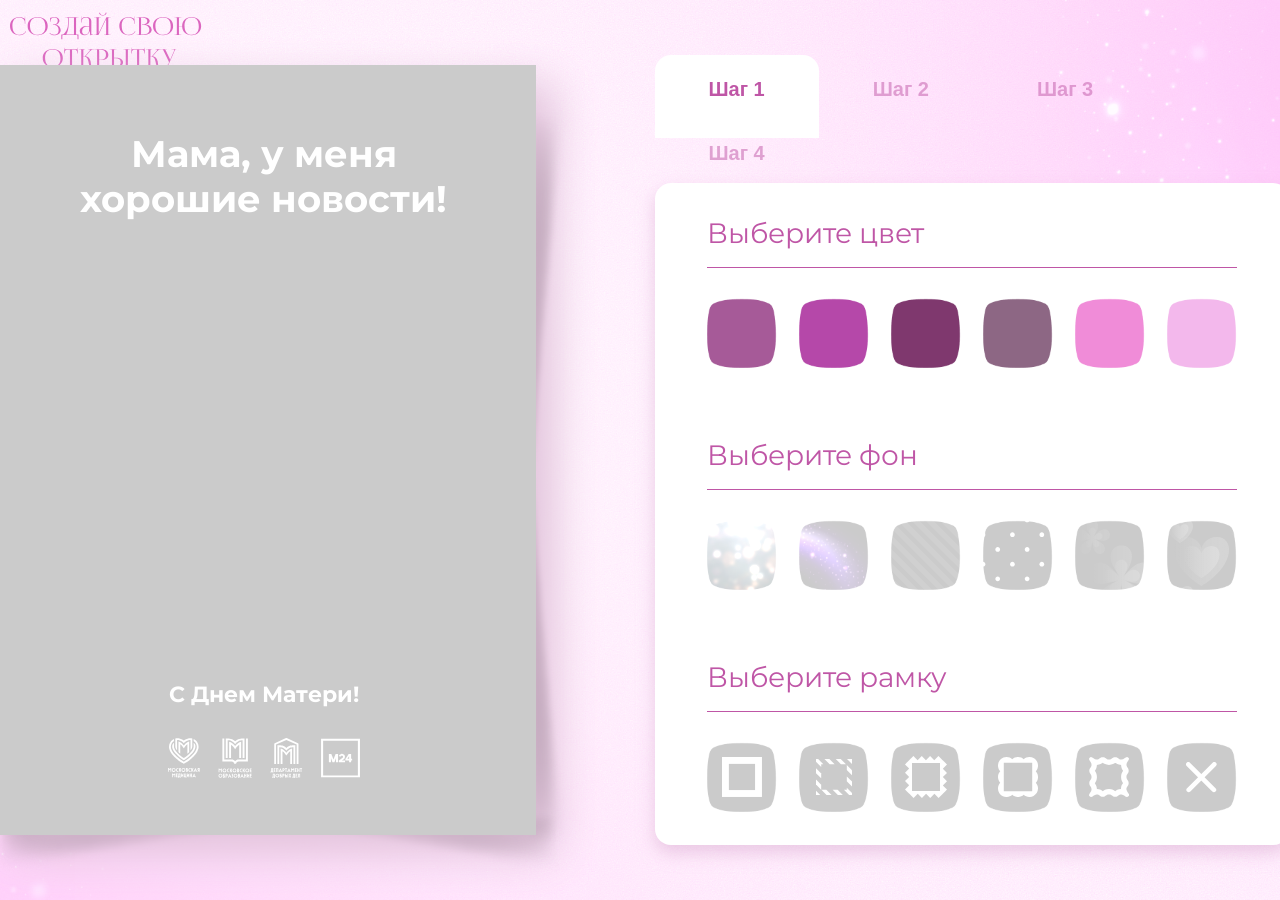
==== postcard.html @ ef2ddbeb "t" ====
<!doctype html>
<html lang="en">

<head>
  <meta charset="UTF-8" />
  <link rel="icon" type="image/png" sizes="32x32" href="/favicon-32x32.png">
  <link rel="icon" type="image/png" sizes="16x16" href="/favicon-16x16.png">
  <link rel="icon" type="image/x-icon" href="/favicon.ico">
  
  <link rel="apple-touch-icon" sizes="180x180" href="/apple-touch-icon.png">
  
  <link rel="icon" type="image/png" sizes="192x192" href="/android-chrome-192x192.png">
  <link rel="icon" type="image/png" sizes="512x512" href="/android-chrome-512x512.png">
  
  <!-- Web App Manifest (опционально) -->
  <link rel="manifest" href="/site.webmanifest">
  <title>Создай свою открытку</title>
  <link rel="preconnect" href="https://fonts.googleapis.com">
  <link rel="preconnect" href="https://fonts.gstatic.com" crossorigin>
  <link
    href="https://fonts.googleapis.com/css2?family=Montserrat:wght@300;400;700&family=Cera+Round+Pro:wght@400;700&display=swap"
    rel="stylesheet">
  <meta charset="UTF-8">
  <meta name="viewport" content="width=device-width, initial-scale=1.0">
  <script type="module" crossorigin src="/assets/postcard-BHAltz9Z.js"></script>
  <link rel="modulepreload" crossorigin href="/assets/CreatePostcard-BnUpNPG0.js">
  <link rel="stylesheet" crossorigin href="/assets/CreatePostcard-ee1hOYM9.css">
</head>

<body>
  <div id="app"></div>
</body>

</html>
---- assets/CreatePostcard-ee1hOYM9.css ----
@charset "UTF-8";html{overflow:hidden}@font-face{font-family:Kudry;src:url(/fonts/kudry_weird-headline.woff2) format("woff2"),url(/fonts/Kudry_Weird-Headline.woff) format("woff");font-weight:400;font-style:normal}@font-face{font-family:Lighthaus;src:url(/fonts/lighthaus.ttf) format("truetype"),url(/fonts/lighthaus.woff) format("woff"),url(/fonts/lighthaus.woff2) format("woff2");font-weight:400;font-style:normal}@font-face{font-family:Disruptors Script;src:url(/fonts/Disruptors_Script.otf) format("opentype"),url(/fonts/Disruptors_Script.woff) format("woff"),url(/fonts/Disruptors_Script.woff2) format("woff2");font-weight:400;font-style:normal}@font-face{font-family:Cera Round Pro;src:url(/fonts/CeraRoundProDEMO-Bold.otf) format("opentype"),url(/fonts/CeraRoundProDEMO-Bold.woff) format("woff"),url(/fonts/CeraRoundProDEMO-Bold.woff2) format("woff2");font-weight:700;font-style:normal}*{box-sizing:content-box;outline:none}body{background:#fdebf8;font-family:Montserrat,sans-serif;font-weight:400;margin:0;overflow:hidden}.container-wrap{background:url(/common/background2.png);background-repeat:no-repeat;width:100%;height:var(--app-height);background-size:cover;overflow:auto;background-position:right}.container{display:flex;align-items:center;justify-content:center;gap:119px;height:100%;overflow:hidden;min-height:fit-content}@media(max-width:768px){.container{padding-top:40px}}.container .badge{position:absolute;top:80px;left:120px}@media(max-width:1900px){.container .badge{top:10px;left:10px}}@media(max-width:768px){.container .badge img{width:94px}.container .badge{top:0;left:0;right:0;position:relative;margin-inline:auto}}.postacrd-wrap{position:relative}.postacrd-wrap:after{background:url(/common/shadow-right.png);background-repeat:no-repeat;content:" ";display:block;height:calc(100% + 82px);width:130px;mix-blend-mode:Multiply;position:absolute;z-index:1;background-size:contain;right:-77px;top:-13px}@media(max-width:768px){.postacrd-wrap:after{height:calc(100% + 30px);width:60px;top:-5px;right:-37px}}.postacrd-wrap:before{background:url(/common/shadow-bottom.png);background-repeat:no-repeat;content:" ";display:block;width:calc(100% + 109px);height:190px;mix-blend-mode:Multiply;position:absolute;z-index:1;background-size:contain;right:-68px;bottom:-104px}@media(max-width:768px){.postacrd-wrap:before{width:calc(100% + 45px);height:88px;right:-25px;bottom:-52px}}.postcard{box-shadow:18.9px 18.32px 41.67px #e1c2da;width:544px;height:770px;opacity:1;display:flex;flex-direction:column;text-align:center;z-index:2}.postcard .background{display:flex;flex-direction:column;width:100%;height:100%;position:absolute;background-size:contain}@media(max-width:768px){.postcard{width:282px;height:398px;margin-top:0}}.postcard .postcard-header{font-size:37px;text-align:center;margin:66px 20px 20px}@media(max-width:768px){.postcard .postcard-header{font-size:17.5px!important;line-height:100%!important;margin:28px}.postcard .postcard-header.Disruptors{font-size:36.5px!important;line-height:23px!important}}.postcard .postcard-phrase{font-weight:300;font-size:21.16px;line-height:100%;letter-spacing:0%;text-align:center;margin-inline:100px;margin-bottom:10px}@media(max-width:768px){.postcard .postcard-phrase{margin-inline:30px;font-size:10px;line-height:100%}}.postcard .sub-text{margin-top:auto;font-weight:700;font-style:bold;font-size:22px;line-height:100%;color:#fff;margin-bottom:32px}@media(max-width:768px){.postcard .sub-text{font-size:10px;margin-bottom:10px;line-height:100%}}.postcard .icons{margin-bottom:52px}@media(max-width:768px){.postcard .icons{width:91px;margin-bottom:20px}}.tabs{z-index:2}@media(max-width:768px){.tabs{display:flex;justify-content:center}}.tabs .tab-btn{background:transparent;border:none;cursor:pointer;padding:23px 54px 37px;font-size:20px;font-weight:700;border-top-right-radius:16px;border-top-left-radius:16px;color:#bf56a680;margin-bottom:-19px;z-index:2}.tabs .tab-btn:hover{color:#bf56a6}.tabs .tab-btn.active{background:#fff;color:#bf56a6}@media(max-width:768px){.tabs .tab-btn{font-size:12px;padding:15px 24px 24px;margin-bottom:-9px;border-top-right-radius:10px;border-top-left-radius:10px}}.step-one-section{display:flex;gap:70px;flex-direction:column}.step-two-desktop{display:flex;gap:55px;flex-direction:column}h3{color:#bf56a6;font-size:28px;font-weight:400;border-bottom:1px solid #BF56A6;margin:0;padding-bottom:17px}@media(max-width:768px){h3{font-size:16px}}.step-one-block{display:flex;gap:45px;flex-direction:column}@media(max-width:768px){.step-one-block{gap:25px}}.step-three-block{display:flex;gap:45px;flex-direction:column}@media(max-width:768px){.step-three-block{gap:25px}}.step-three-desktop{display:flex;gap:70px;flex-direction:column}@media(max-width:768px){.step-three-desktop{gap:25px}}.palette{display:flex;gap:22px;justify-content:center}.palette button{width:70px;height:70px;border-radius:16px;border:none;cursor:pointer;outline:none;transition:.14s;display:flex;align-items:center;justify-content:center;padding:0;background:none;position:relative}.palette button:after{content:" ";background-image:url(/common/select.png);width:83px;height:83px;position:absolute;background-size:contain}.palette button.active:after,.palette button:hover:after{content:" ";background-image:url(/common/select-active.png);width:115px;height:115px;position:absolute;left:-22px;top:-15px;background-size:contain}.palette button.select-white:after{content:" ";background-image:url(/common/select-white.png);width:69px;height:69px;position:absolute;background-position:center;background-repeat:no-repeat;background-size:contain}.palette button.select-white.active:after,.palette button.select-white:hover:after{content:" ";background-image:url(/common/select-white-active.png);width:115px;height:115px;position:absolute;left:-22px;top:-15px;background-size:contain}.step-two-block{display:flex;flex-direction:column;gap:30px}.bg-btn,.frame-btn{background:#f4eefb;border-radius:8px}.fonts{display:flex;gap:12px;margin-bottom:16px}.fonts button{padding:7px 14px;border-radius:7px;border:1.5px solid #ecc2ef;background:#f9f2fb;cursor:pointer;font-size:1rem}.fonts button.active{border-color:#b83e8f;background:#efd2fa}.elements{display:flex;flex-wrap:wrap;justify-content:center;gap:12px}@media(max-width:650px){.elements{gap:5px}}.elements button{border:none;padding:0;background:#fff;cursor:pointer;display:flex;align-items:center;justify-content:center;max-width:158px;position:relative}@media(max-width:650px){.elements button{width:60px}}.elements button img{width:100%;z-index:2}.elements button:before{content:"";position:absolute;inset:0;background:url(/common/shadow-element.png) no-repeat center center;background-size:cover;z-index:1;opacity:0;transition:opacity .3s ease;pointer-events:none;border-radius:inherit}.elements button:hover:before{opacity:1}.elements button.active:before{opacity:1}.element-image{margin-top:auto;margin-bottom:7px;z-index:100;max-height:322px;width:max-content;height:100%;width:100%;background-size:contain;background-position:center;padding-inline:20px;box-sizing:border-box;background-repeat:no-repeat}@media(max-width:768px){.element-image{max-height:158px}}.stub{padding:38px 0;text-align:center;color:#b1a;font-size:1.12rem}.radio{margin-right:15px}select{padding:5px 14px;border-radius:8px;border:1.5px solid #ecc4e9;background:#f9f2fb;min-width:210px;font-size:1rem;margin-bottom:10px}.tab-content-wrapper{position:relative;display:flex;flex-direction:column}.tab-content{box-shadow:0 7.93px 16.58px #d8a8cd87;padding:33px 52px;background:#fff;border-radius:16px}@media(max-width:768px){.tab-content{border-radius:8px 8px 0 0/8px 8px 0px 0px;padding:26px 52px;min-height:192px}}.carousel-nav__arrow{width:44px;height:44px;border:none;cursor:pointer;background:transparent;display:flex;align-items:center;justify-content:center;transition:.2s;padding:0;flex-shrink:0}.carousel-nav__arrow svg{transition:.2s}.carousel-nav__arrow--next{position:absolute;right:6px;top:calc(60% - 22px)}.carousel-nav__arrow--prev{position:absolute;left:8px;top:calc(60% - 22px)}.settings{display:flex;flex-direction:column-reverse;width:100%;max-width:774px}.step-one-desktop{gap:70px;display:flex;flex-direction:column}@media(max-width:650px){.container{flex-direction:column;gap:12px;height:auto;min-height:100vh}.postcard{width:257px;max-width:257px;height:auto;aspect-ratio:544/770;height:364px}.settings{width:100%;display:flex;margin-top:auto}.tab-content-wrapper{display:flex;flex-direction:column}.carousel-nav{display:flex}.step-section{gap:0;flex-direction:column}.step-one-desktop{display:none}.step-one-mobile{display:block}}@media(min-width:651px){.step-one-mobile,.carousel-nav{display:none}}@media(min-width:651px){.step-two-mobile,.step-four-mobile,.step-three-mobile{display:none}}@media(max-width:650px){.step-three-desktop{display:none}.step-three-mobile{display:block}}.step-four-block{display:flex;flex-direction:column;gap:60px}@media(max-width:650px){.step-four-block{gap:29px}}.CustomSvgShape{cursor:pointer}.CustomSvgShape:hover{opacity:.8}.CustomSvgShape-active{margin-top:-10px;margin-left:-10px;margin-right:-10px}.share{gap:8px;display:flex;align-items:center;justify-content:center;padding:11px 15px;background:#ffd9f880;transition:background-color .3s ease;color:#bf56a680;border-radius:114px}.share.share--active{background-color:#a65a98;box-shadow:0 7.89px 15.79px #99529173;color:#fff}.share.share--active:hover{background-color:#a65a98}.share.share--active path{stroke:#fff}.share{cursor:pointer}.share:hover{background:#ffd9f8cc}.share-list{display:flex;gap:17px;justify-content:center}.step-four-desktop{display:flex;gap:70px;flex-direction:column}@media(max-width:650px){.step-two-desktop,.step-four-desktop{display:none}.step-two-mobile,.step-four-mobile{display:block}.step-two-block{margin-bottom:0}.fonts{display:flex;flex-direction:column;gap:10px}.fonts button{width:100%;padding:10px}.palette--mobile{display:flex;flex-wrap:wrap;gap:16px;max-width:200px;margin-left:auto;margin-right:auto;justify-content:center}.palette--mobile button{width:54px;height:54px}.palette--mobile button:after{content:" ";background-image:url(/common/select-mobile.png);width:60px;height:60px;position:absolute;background-repeat:no-repeat}.palette--mobile button.active:after,.palette--mobile button:hover:after{content:" ";background-image:url(/common/select-mobile-active.png);width:90px;height:90px;position:absolute;left:-18px;top:-12px;background-position:center;background-size:cover}.palette--mobile button.select-white:after{content:" ";background-image:url(/common/select-white.png);width:51px;height:51px;position:absolute;background-position:center;background-repeat:no-repeat}.palette--mobile button.select-white.active:after,.palette--mobile button.select-white:hover:after{content:" ";background-image:url(/common/select-white-active.png);width:85px;height:85px;position:absolute;left:-16px;top:-10px}}.palette-element-style img{width:auto;height:auto;max-width:80px;max-height:52px}@media(max-width:650px){.palette-element-style img{width:auto;height:auto;max-width:60px;max-height:39px}}.palette-icon-button{position:relative;transition:background-image .25s ease}.palette-icon-button{position:relative;background-size:contain;background-repeat:no-repeat;background-position:center;transition:background-image .25s ease}.palette-icon-button:hover,.palette-icon-button.active{background-image:url(./elements/preview-active.png);background-size:cover}.palette-icon-img{transition:opacity .25s ease;position:relative;z-index:1}.glow-button{font-family:Montserrat;font-weight:700;font-size:21.28px;line-height:100%;display:flex;align-items:center;justify-content:center;gap:14px;color:#fff;padding:32px 40px;border-radius:91.17px;border:none;outline:none;cursor:pointer;background:radial-gradient(61.54% 61.54% at 50% 50%,#e386cd,#aa5696);margin-left:auto;margin-right:auto;text-decoration:none}.glow-button.download-button{padding:28px 97px}@media(max-width:650px){.glow-button.download-button{padding:19px 43px;margin-bottom:20px}}.glow-button{box-shadow:0 6.03px 18.08px -12.06px #ffffff40 inset,0 -18.08px 24.11px #ffffff40 inset,0 0 9.04px #fff inset,0 27.13px 39.18px -12.06px #de24b136,0 6.03px 12.06px -6.03px #c066aa1f,0 1.51px 3.01px -6.03px #b560a114;transition:transform .3s ease,background .3s ease,box-shadow .4s ease}@media(max-width:768px){.glow-button{font-size:14px;padding:18px 19px}}.glow-button:hover{transform:translateY(-2px);background:radial-gradient(61.54% 61.54% at 50% 50%,#f19bd7,#c06faf);box-shadow:0 0 20px #e386cd99,0 0 35px #e386cd66,0 6px 15px #00000040,0 6.03px 18.08px -12.06px #ffffff40 inset,0 -18.08px 24.11px #ffffff40 inset,0 0 9.04px #fff inset,0 27.13px 39.18px -12.06px #de24b136,0 6.03px 12.06px -6.03px #c066aa1f,0 1.51px 3.01px -6.03px #b560a114}.glow-button:active{transform:translateY(0);box-shadow:0 0 15px #e386cd80,0 0 25px #e386cd4d,0 4px 10px #00000040,0 6.03px 18.08px -12.06px #ffffff40 inset,0 -18.08px 24.11px #ffffff40 inset,0 0 9.04px #fff inset,0 27.13px 39.18px -12.06px #de24b136,0 6.03px 12.06px -6.03px #c066aa1f,0 1.51px 3.01px -6.03px #b560a114}.radio-group{display:flex;gap:30px;align-items:center;flex-wrap:wrap;justify-content:center}@media(max-width:650px){.radio-group.fonts-group{gap:13px}}.radio-group.fonts-group .radio-button{min-width:105px;flex:1}@media(max-width:650px){.radio-group.fonts-group .radio-button{min-width:70px}}@media(max-width:650px){.radio-group.formats{gap:13px}}.radio-group.formats .radio-button{min-width:105px;flex:1}@media(max-width:650px){.radio-group.formats .radio-button{min-width:30px}}.radio-group .radio-button{height:40px;display:flex;justify-content:center;align-items:center;cursor:pointer;position:relative;padding:0 16px;border-radius:16px;background-color:#ffd9f880;transition:all .3s ease;width:100%;max-width:212px}.radio-group .radio-button .radio-input{position:absolute;opacity:0;cursor:pointer;width:0;height:0}.radio-group .radio-button .radio-label{color:#bf56a6;font-weight:500;font-size:14px;-webkit-user-select:none;user-select:none;transition:color .3s ease;font-family:Montserrat;font-weight:700;font-style:Bold;font-size:20px;line-height:1.2;text-align:center}.radio-group .radio-button:hover{background-color:#ffd9f8cc}.radio-group .radio-button.active{background-color:#a65a98;box-shadow:0 7.89px 15.79px #99529173}.radio-group .radio-button.active .radio-label{color:#fff}.message-slider{position:relative;width:auto;height:40px;border-radius:16px;background:#ffd9f880;display:flex;align-items:center;justify-content:flex-start;font-size:15px;font-weight:700;color:#bf56a6;padding-left:32px;padding-right:18px}.message-slider .arrow-button{position:absolute;background:none;border:none;cursor:pointer;padding:0;display:flex;align-items:center}.message-slider .arrow-button:focus{outline:none}.message-slider .arrow-left{left:12px}.message-slider .arrow-left svg{transform:scaleX(-1)}.message-slider .arrow-right{right:12px}.message-slider .message-select{-webkit-appearance:none;-moz-appearance:none;appearance:none;width:100%;font-weight:700;font-size:15px;color:#bf56a6;background:transparent;border:none;cursor:pointer;padding-right:24px;margin-bottom:0;padding-left:0}.message-slider .message-select::-ms-expand{display:none}.message-slider .messages-container-select{flex:1;display:flex;align-items:center;justify-content:space-between;cursor:pointer;-webkit-user-select:none;user-select:none;padding:0 12px;border-radius:16px;background:transparent;height:40px;box-sizing:border-box}.message-slider .messages-container-select .selected-message{white-space:nowrap;overflow:hidden;text-overflow:ellipsis;flex-grow:1;color:#bf56a6}.message-slider .messages-container-select svg{margin-left:8px;transition:transform .3s ease}.message-slider .message-options{position:absolute;top:48px;left:32px;right:18px;max-height:200px;overflow-y:auto;border-radius:12px;background:#ffd9f8f2;box-shadow:0 4px 12px #0000001a;z-index:10}.message-slider .message-options .message-option{padding:8px 12px;cursor:pointer;white-space:nowrap}.message-slider .message-options .message-option:hover,.message-slider .message-options .message-option.active{background-color:#bf56a6;color:#fff}@media(max-width:600px){.message-slider{padding-left:32px;padding-right:18px}.message-slider .arrow-button{display:flex}.message-slider .message-options{left:16px;right:16px;max-height:150px}}@media(max-width:650px){.message-slider-wrap{margin-top:32px}}
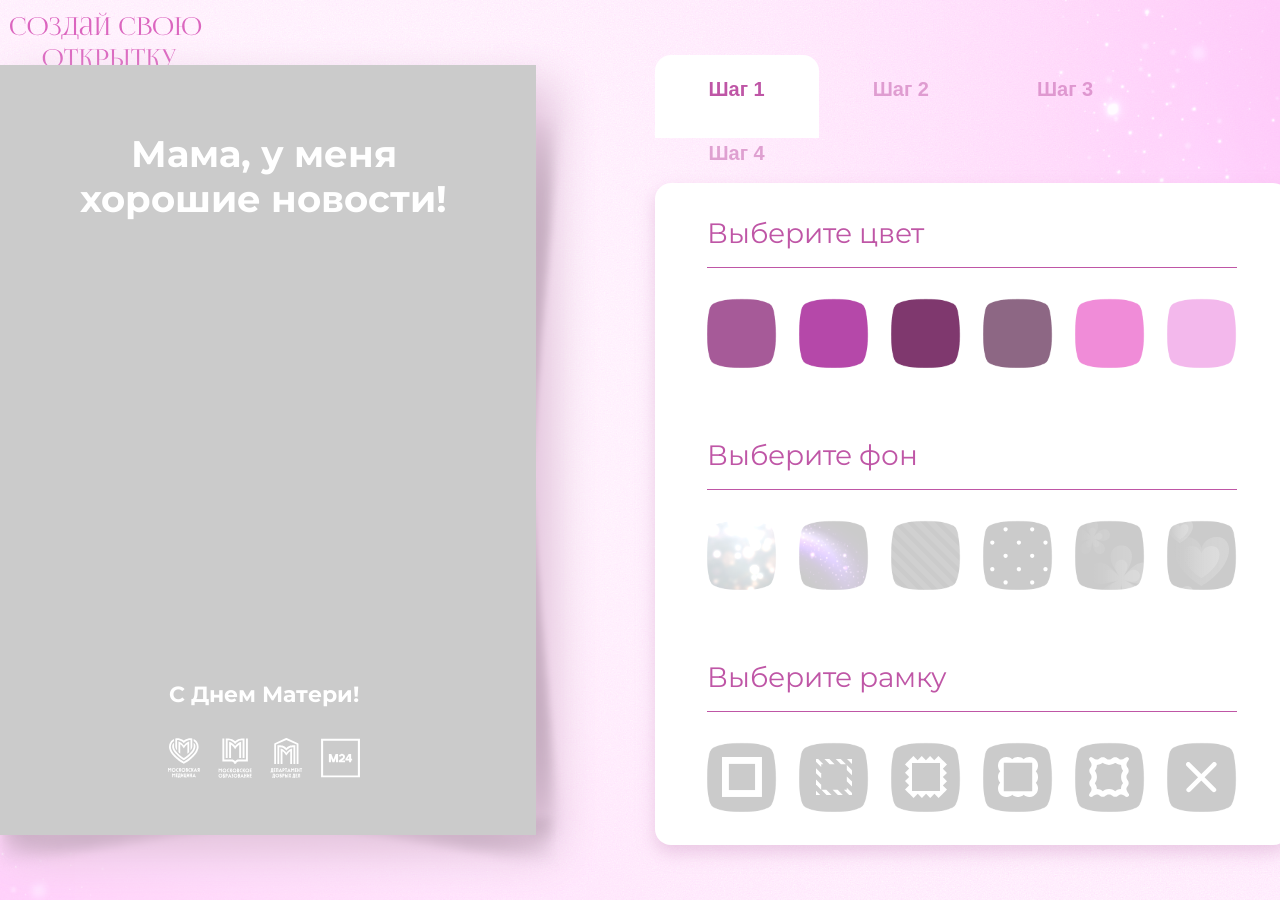
==== commit f57f3fb8: "t" ====
--- a/postcard.html
+++ b/postcard.html
@@ -3,17 +3,17 @@
 
 <head>
   <meta charset="UTF-8" />
-  <link rel="icon" type="image/png" sizes="32x32" href="/favicon-32x32.png">
-  <link rel="icon" type="image/png" sizes="16x16" href="/favicon-16x16.png">
-  <link rel="icon" type="image/x-icon" href="/favicon.ico">
+  <link rel="icon" type="image/png" sizes="32x32" href="./favicon-32x32.png">
+  <link rel="icon" type="image/png" sizes="16x16" href="./favicon-16x16.png">
+  <link rel="icon" type="image/x-icon" href="./favicon.ico">
   
-  <link rel="apple-touch-icon" sizes="180x180" href="/apple-touch-icon.png">
+  <link rel="apple-touch-icon" sizes="180x180" href="./apple-touch-icon.png">
   
-  <link rel="icon" type="image/png" sizes="192x192" href="/android-chrome-192x192.png">
-  <link rel="icon" type="image/png" sizes="512x512" href="/android-chrome-512x512.png">
+  <link rel="icon" type="image/png" sizes="192x192" href="./android-chrome-192x192.png">
+  <link rel="icon" type="image/png" sizes="512x512" href="./android-chrome-512x512.png">
   
   <!-- Web App Manifest (опционально) -->
-  <link rel="manifest" href="/site.webmanifest">
+  <link rel="manifest" href="./site.webmanifest">
   <title>Создай свою открытку</title>
   <link rel="preconnect" href="https://fonts.googleapis.com">
   <link rel="preconnect" href="https://fonts.gstatic.com" crossorigin>
@@ -22,9 +22,9 @@
     rel="stylesheet">
   <meta charset="UTF-8">
   <meta name="viewport" content="width=device-width, initial-scale=1.0">
-  <script type="module" crossorigin src="/assets/postcard-BHAltz9Z.js"></script>
-  <link rel="modulepreload" crossorigin href="/assets/CreatePostcard-BnUpNPG0.js">
-  <link rel="stylesheet" crossorigin href="/assets/CreatePostcard-ee1hOYM9.css">
+  <script type="module" crossorigin src="./assets/postcard-FzhQLOIR.js"></script>
+  <link rel="modulepreload" crossorigin href="./assets/CreatePostcard-DNBDohPJ.js">
+  <link rel="stylesheet" crossorigin href="./assets/CreatePostcard-CVJkZH7M.css">
 </head>
 
 <body>
--- a/assets/CreatePostcard-CVJkZH7M.css
+++ b/assets/CreatePostcard-CVJkZH7M.css
@@ -0,0 +1 @@
+@charset "UTF-8";html{overflow:hidden}@font-face{font-family:Kudry;src:url(../fonts/kudry_weird-headline.woff2) format("woff2"),url(../fonts/Kudry_Weird-Headline.woff) format("woff");font-weight:400;font-style:normal}@font-face{font-family:Lighthaus;src:url(../fonts/lighthaus.ttf) format("truetype"),url(../fonts/lighthaus.woff) format("woff"),url(../fonts/lighthaus.woff2) format("woff2");font-weight:400;font-style:normal}@font-face{font-family:Disruptors Script;src:url(../fonts/Disruptors_Script.otf) format("opentype"),url(../fonts/Disruptors_Script.woff) format("woff"),url(../fonts/Disruptors_Script.woff2) format("woff2");font-weight:400;font-style:normal}@font-face{font-family:Cera Round Pro;src:url(../fonts/CeraRoundProDEMO-Bold.otf) format("opentype"),url(../fonts/CeraRoundProDEMO-Bold.woff) format("woff"),url(../fonts/CeraRoundProDEMO-Bold.woff2) format("woff2");font-weight:700;font-style:normal}*{box-sizing:content-box;outline:none}body{background:#fdebf8;font-family:Montserrat,sans-serif;font-weight:400;margin:0;overflow:hidden}.container-wrap{background:url(../common/background2.png);background-repeat:no-repeat;width:100%;height:var(--app-height);background-size:cover;overflow:auto;background-position:right}.container{display:flex;align-items:center;justify-content:center;gap:119px;height:100%;overflow:hidden;min-height:fit-content}@media(max-width:768px){.container{padding-top:40px}}.container .badge{position:absolute;top:80px;left:120px}@media(max-width:1900px){.container .badge{top:10px;left:10px}}@media(max-width:768px){.container .badge img{width:94px}.container .badge{top:0;left:0;right:0;position:relative;margin-inline:auto}}.postacrd-wrap{position:relative}.postacrd-wrap:after{background:url(../common/shadow-right.png);background-repeat:no-repeat;content:" ";display:block;height:calc(100% + 82px);width:130px;mix-blend-mode:Multiply;position:absolute;z-index:1;background-size:contain;right:-77px;top:-13px}@media(max-width:768px){.postacrd-wrap:after{height:calc(100% + 30px);width:60px;top:-5px;right:-37px}}.postacrd-wrap:before{background:url(../common/shadow-bottom.png);background-repeat:no-repeat;content:" ";display:block;width:calc(100% + 109px);height:190px;mix-blend-mode:Multiply;position:absolute;z-index:1;background-size:contain;right:-68px;bottom:-104px}@media(max-width:768px){.postacrd-wrap:before{width:calc(100% + 45px);height:88px;right:-25px;bottom:-52px}}.postcard{box-shadow:18.9px 18.32px 41.67px #e1c2da;width:544px;height:770px;opacity:1;display:flex;flex-direction:column;text-align:center;z-index:2}.postcard .background{display:flex;flex-direction:column;width:100%;height:100%;position:absolute;background-size:contain}@media(max-width:768px){.postcard{width:282px;height:398px;margin-top:0}}.postcard .postcard-header{font-size:37px;text-align:center;margin:66px 20px 20px}@media(max-width:768px){.postcard .postcard-header{font-size:17.5px!important;line-height:100%!important;margin:28px}.postcard .postcard-header.Disruptors{font-size:36.5px!important;line-height:23px!important}}.postcard .postcard-phrase{font-weight:300;font-size:21.16px;line-height:100%;text-align:center;margin-inline:100px;margin-bottom:10px;line-height:26px}@media(max-width:768px){.postcard .postcard-phrase{margin-inline:30px;font-size:10px;line-height:12px}}.postcard .sub-text{margin-top:auto;font-weight:700;font-style:bold;font-size:22px;line-height:100%;color:#fff;margin-bottom:32px}@media(max-width:768px){.postcard .sub-text{font-size:10px;margin-bottom:13px;line-height:100%}}.postcard .icons{margin-bottom:52px;height:auto}@media(max-width:768px){.postcard .icons{width:91px;margin-bottom:20px}}.tabs{z-index:2}@media(max-width:768px){.tabs{display:flex;justify-content:center}}.tabs .tab-btn{background:transparent;border:none;cursor:pointer;padding:23px 54px 37px;font-size:20px;font-weight:700;border-top-right-radius:16px;border-top-left-radius:16px;color:#bf56a680;margin-bottom:-19px;z-index:2}.tabs .tab-btn:hover{color:#bf56a6}.tabs .tab-btn.active{background:#fff;color:#bf56a6}@media(max-width:768px){.tabs .tab-btn{font-size:12px;padding:15px 24px 24px;margin-bottom:-9px;border-top-right-radius:10px;border-top-left-radius:10px}}.step-one-section{display:flex;gap:70px;flex-direction:column}.step-two-desktop{display:flex;gap:55px;flex-direction:column}h3{color:#bf56a6;font-size:28px;font-weight:400;border-bottom:1px solid #BF56A6;margin:0;padding-bottom:17px}@media(max-width:768px){h3{font-size:16px}}.step-one-block{display:flex;gap:45px;flex-direction:column}@media(max-width:768px){.step-one-block{gap:25px}}.step-three-block{display:flex;gap:45px;flex-direction:column}@media(max-width:768px){.step-three-block{gap:25px}}.step-three-desktop{display:flex;gap:70px;flex-direction:column}@media(max-width:768px){.step-three-desktop{gap:25px}}.palette{display:flex;gap:22px;justify-content:center}.palette .background4>div{background-size:160px!important;background-position:-4px -4px}.palette button{width:70px;height:70px;border-radius:16px;border:none;cursor:pointer;outline:none;transition:.14s;display:flex;align-items:center;justify-content:center;padding:0;background:none;position:relative}.palette button:after{content:" ";background-image:url(../common/select.png);width:83px;height:83px;position:absolute;background-size:contain}.palette button.active:after,.palette button:hover:after{content:" ";background-image:url(../common/select-active.png);width:115px;height:115px;position:absolute;left:-22px;top:-15px;background-size:contain}.palette button.select-white:after{content:" ";background-image:url(../common/select-white.png);width:69px;height:69px;position:absolute;background-position:center;background-repeat:no-repeat;background-size:contain}.palette button.select-white.active:after,.palette button.select-white:hover:after{content:" ";background-image:url(../common/select-white-active.png);width:115px;height:115px;position:absolute;left:-22px;top:-15px;background-size:contain}.step-two-block{display:flex;flex-direction:column;gap:30px}.bg-btn,.frame-btn{background:#f4eefb;border-radius:8px}.fonts{display:flex;gap:12px;margin-bottom:16px}.fonts button{padding:7px 14px;border-radius:7px;border:1.5px solid #ecc2ef;background:#f9f2fb;cursor:pointer;font-size:1rem}.fonts button.active{border-color:#b83e8f;background:#efd2fa}.elements{display:flex;flex-wrap:wrap;justify-content:center;gap:12px}@media(max-width:650px){.elements{gap:5px}}.elements button{border:none;padding:0;background:#fff;cursor:pointer;display:flex;align-items:center;justify-content:center;max-width:158px;position:relative}@media(max-width:650px){.elements button{width:60px}}.elements button img{width:100%;z-index:2}.elements button:before{content:"";position:absolute;inset:0;background:url(../common/shadow-element.png) no-repeat center center;background-size:cover;z-index:1;opacity:0;transition:opacity .3s ease;pointer-events:none;border-radius:inherit}.elements button:hover:before{opacity:1}.elements button.active:before{opacity:1}.element-image{margin-top:auto;margin-bottom:7px;z-index:100;max-height:322px;width:max-content;height:100%;width:100%;background-size:contain;background-position:center;padding-inline:20px;box-sizing:border-box;background-repeat:no-repeat}@media(max-width:768px){.element-image{max-height:158px}}.stub{padding:38px 0;text-align:center;color:#b1a;font-size:1.12rem}.radio{margin-right:15px}select{padding:5px 14px;border-radius:8px;border:1.5px solid #ecc4e9;background:#f9f2fb;min-width:210px;font-size:1rem;margin-bottom:10px}.tab-content-wrapper{position:relative;display:flex;flex-direction:column}.tab-content{box-shadow:0 7.93px 16.58px #d8a8cd87;padding:33px 52px;background:#fff;border-radius:16px}@media(max-width:768px){.tab-content{border-radius:8px 8px 0 0/8px 8px 0px 0px;padding:26px 52px;min-height:192px}}.carousel-nav__arrow{width:44px;height:44px;border:none;cursor:pointer;background:transparent;display:flex;align-items:center;justify-content:center;transition:.2s;padding:0;flex-shrink:0}.carousel-nav__arrow svg{transition:.2s}.carousel-nav__arrow--next{position:absolute;right:6px;top:calc(60% - 22px)}.carousel-nav__arrow--prev{position:absolute;left:8px;top:calc(60% - 22px)}.settings{display:flex;flex-direction:column-reverse;width:100%;max-width:774px}.step-one-desktop{gap:70px;display:flex;flex-direction:column}@media(max-width:650px){.container{flex-direction:column;gap:12px;height:auto;min-height:100vh}.postcard{width:257px;max-width:257px;height:auto;aspect-ratio:544/770;height:364px}.settings{width:100%;display:flex;margin-top:auto}.tab-content-wrapper{display:flex;flex-direction:column}.carousel-nav{display:flex}.step-section{gap:0;flex-direction:column}.step-one-desktop{display:none}.step-one-mobile{display:block}}@media(min-width:651px){.step-one-mobile,.carousel-nav{display:none}}@media(min-width:651px){.step-two-mobile,.step-four-mobile,.step-three-mobile{display:none}}@media(max-width:650px){.step-three-desktop{display:none}.step-three-mobile{display:block}}.step-four-block{display:flex;flex-direction:column;gap:60px}@media(max-width:650px){.step-four-block{gap:29px}}.CustomSvgShape{cursor:pointer}.CustomSvgShape:hover{opacity:.8}.CustomSvgShape-active{margin-top:-10px;margin-left:-10px;margin-right:-10px}.share{gap:8px;display:flex;align-items:center;justify-content:center;padding:11px 15px;background:#ffd9f880;transition:background-color .3s ease;color:#bf56a680;border-radius:114px}.share.share--active{background-color:#a65a98;box-shadow:0 7.89px 15.79px #99529173;color:#fff}.share.share--active:hover{background-color:#a65a98}.share.share--active path{stroke:#fff}.share{cursor:pointer}.share:hover{background:#ffd9f8cc}.share-list{display:flex;gap:17px;justify-content:center}.step-four-desktop{display:flex;gap:70px;flex-direction:column}@media(max-width:650px){.step-two-desktop,.step-four-desktop{display:none}.step-two-mobile,.step-four-mobile{display:block}.step-two-block{margin-bottom:0}.fonts{display:flex;flex-direction:column;gap:10px}.fonts button{width:100%;padding:10px}.palette--mobile{display:flex;flex-wrap:wrap;gap:16px;max-width:200px;margin-left:auto;margin-right:auto;justify-content:center}.palette--mobile button{width:54px;height:54px}.palette--mobile button:after{content:" ";background-image:url(../common/select-mobile.png);width:60px;height:60px;position:absolute;background-repeat:no-repeat}.palette--mobile button.active:after,.palette--mobile button:hover:after{content:" ";background-image:url(../common/select-mobile-active.png);width:90px;height:90px;position:absolute;left:-18px;top:-12px;background-position:center;background-size:cover}.palette--mobile button.select-white:after{content:" ";background-image:url(../common/select-white.png);width:51px;height:51px;position:absolute;background-position:center;background-repeat:no-repeat}.palette--mobile button.select-white.active:after,.palette--mobile button.select-white:hover:after{content:" ";background-image:url(../common/select-white-active.png);width:85px;height:85px;position:absolute;left:-16px;top:-10px}.palette--mobile .background4>div{background-size:125px!important;background-position:-5px -4px}}.palette-element-style img{width:auto;height:auto;max-width:80px;max-height:52px}@media(max-width:650px){.palette-element-style img{width:auto;height:auto;max-width:60px;max-height:39px}}.palette-icon-button{position:relative;transition:background-image .25s ease}.palette-icon-button{position:relative;background-size:contain;background-repeat:no-repeat;background-position:center;transition:background-image .25s ease}.palette-icon-button:hover,.palette-icon-button.active{background-image:url(./elements/preview-active.png);background-size:cover}.palette-icon-img{transition:opacity .25s ease;position:relative;z-index:1}.glow-button{font-family:Montserrat;font-weight:700;font-size:21.28px;line-height:100%;display:flex;align-items:center;justify-content:center;gap:14px;color:#fff;padding:32px 40px;border-radius:91.17px;border:none;outline:none;cursor:pointer;background:radial-gradient(61.54% 61.54% at 50% 50%,#e386cd,#aa5696);margin-left:auto;margin-right:auto;text-decoration:none}.glow-button.download-button{padding:28px 97px}@media(max-width:650px){.glow-button.download-button{padding:19px 43px;margin-bottom:20px}}.glow-button{box-shadow:0 6.03px 18.08px -12.06px #ffffff40 inset,0 -18.08px 24.11px #ffffff40 inset,0 0 9.04px #fff inset,0 27.13px 39.18px -12.06px #de24b136,0 6.03px 12.06px -6.03px #c066aa1f,0 1.51px 3.01px -6.03px #b560a114;transition:transform .3s ease,background .3s ease,box-shadow .4s ease}@media(max-width:768px){.glow-button{font-size:14px;padding:18px 19px}}.glow-button:hover{transform:translateY(-2px);background:radial-gradient(61.54% 61.54% at 50% 50%,#f19bd7,#c06faf);box-shadow:0 0 20px #e386cd99,0 0 35px #e386cd66,0 6px 15px #00000040,0 6.03px 18.08px -12.06px #ffffff40 inset,0 -18.08px 24.11px #ffffff40 inset,0 0 9.04px #fff inset,0 27.13px 39.18px -12.06px #de24b136,0 6.03px 12.06px -6.03px #c066aa1f,0 1.51px 3.01px -6.03px #b560a114}.glow-button:active{transform:translateY(0);box-shadow:0 0 15px #e386cd80,0 0 25px #e386cd4d,0 4px 10px #00000040,0 6.03px 18.08px -12.06px #ffffff40 inset,0 -18.08px 24.11px #ffffff40 inset,0 0 9.04px #fff inset,0 27.13px 39.18px -12.06px #de24b136,0 6.03px 12.06px -6.03px #c066aa1f,0 1.51px 3.01px -6.03px #b560a114}.radio-group{display:flex;gap:30px;align-items:center;flex-wrap:wrap;justify-content:center}@media(max-width:650px){.radio-group.fonts-group{gap:13px}}.radio-group.fonts-group .radio-button{min-width:105px;flex:1}@media(max-width:650px){.radio-group.fonts-group .radio-button{min-width:70px}}@media(max-width:650px){.radio-group.formats{gap:13px}}.radio-group.formats .radio-button{min-width:105px;flex:1}@media(max-width:650px){.radio-group.formats .radio-button{min-width:30px}}.radio-group .radio-button{height:40px;display:flex;justify-content:center;align-items:center;cursor:pointer;position:relative;padding:0 16px;border-radius:16px;background-color:#ffd9f880;transition:all .3s ease;width:100%;max-width:212px}.radio-group .radio-button .radio-input{position:absolute;opacity:0;cursor:pointer;width:0;height:0}.radio-group .radio-button .radio-label{color:#bf56a6;font-weight:500;font-size:14px;-webkit-user-select:none;user-select:none;transition:color .3s ease;font-family:Montserrat;font-weight:700;font-style:Bold;font-size:20px;line-height:1.2;text-align:center}.radio-group .radio-button:hover{background-color:#ffd9f8cc}.radio-group .radio-button.active{background-color:#a65a98;box-shadow:0 7.89px 15.79px #99529173}.radio-group .radio-button.active .radio-label{color:#fff}.message-slider{position:relative;width:auto;height:40px;border-radius:16px;background:#ffd9f880;display:flex;align-items:center;justify-content:flex-start;font-size:15px;font-weight:700;color:#bf56a6;padding-left:32px;padding-right:18px}.message-slider .arrow-button{position:absolute;background:none;border:none;cursor:pointer;padding:0;display:flex;align-items:center}.message-slider .arrow-button:focus{outline:none}.message-slider .arrow-left{left:12px}.message-slider .arrow-left svg{transform:scaleX(-1)}.message-slider .arrow-right{right:12px}.message-slider .message-select{-webkit-appearance:none;-moz-appearance:none;appearance:none;width:100%;font-weight:700;font-size:15px;color:#bf56a6;background:transparent;border:none;cursor:pointer;padding-right:24px;margin-bottom:0;padding-left:0}.message-slider .message-select::-ms-expand{display:none}.message-slider .messages-container-select{flex:1;display:flex;align-items:center;justify-content:space-between;cursor:pointer;-webkit-user-select:none;user-select:none;padding:0 12px;border-radius:16px;background:transparent;height:40px;box-sizing:border-box}.message-slider .messages-container-select .selected-message{white-space:nowrap;overflow:hidden;text-overflow:ellipsis;flex-grow:1;color:#bf56a6}.message-slider .messages-container-select svg{margin-left:8px;transition:transform .3s ease}.message-slider .message-options{position:absolute;top:48px;left:0;right:0;max-height:250px;overflow-y:auto;border-radius:12px;background:#ffd9f8f2;box-shadow:0 4px 12px #0000001a;z-index:10}.message-slider .message-options .message-option{padding:8px 12px;cursor:pointer;white-space:nowrap}.message-slider .message-options .message-option:hover,.message-slider .message-options .message-option.active{background-color:#bf56a6;color:#fff}@media(max-width:700px){.message-slider{padding-left:0;padding-right:0}.message-slider select{padding-left:10px!important;padding-right:10px!important}.message-slider select option{width:100%}.message-slider .arrow-button{display:flex;display:none}.message-slider .message-options{left:16px;right:16px;max-height:150px}}@media(max-width:650px){.message-slider-wrap{margin-top:32px}}
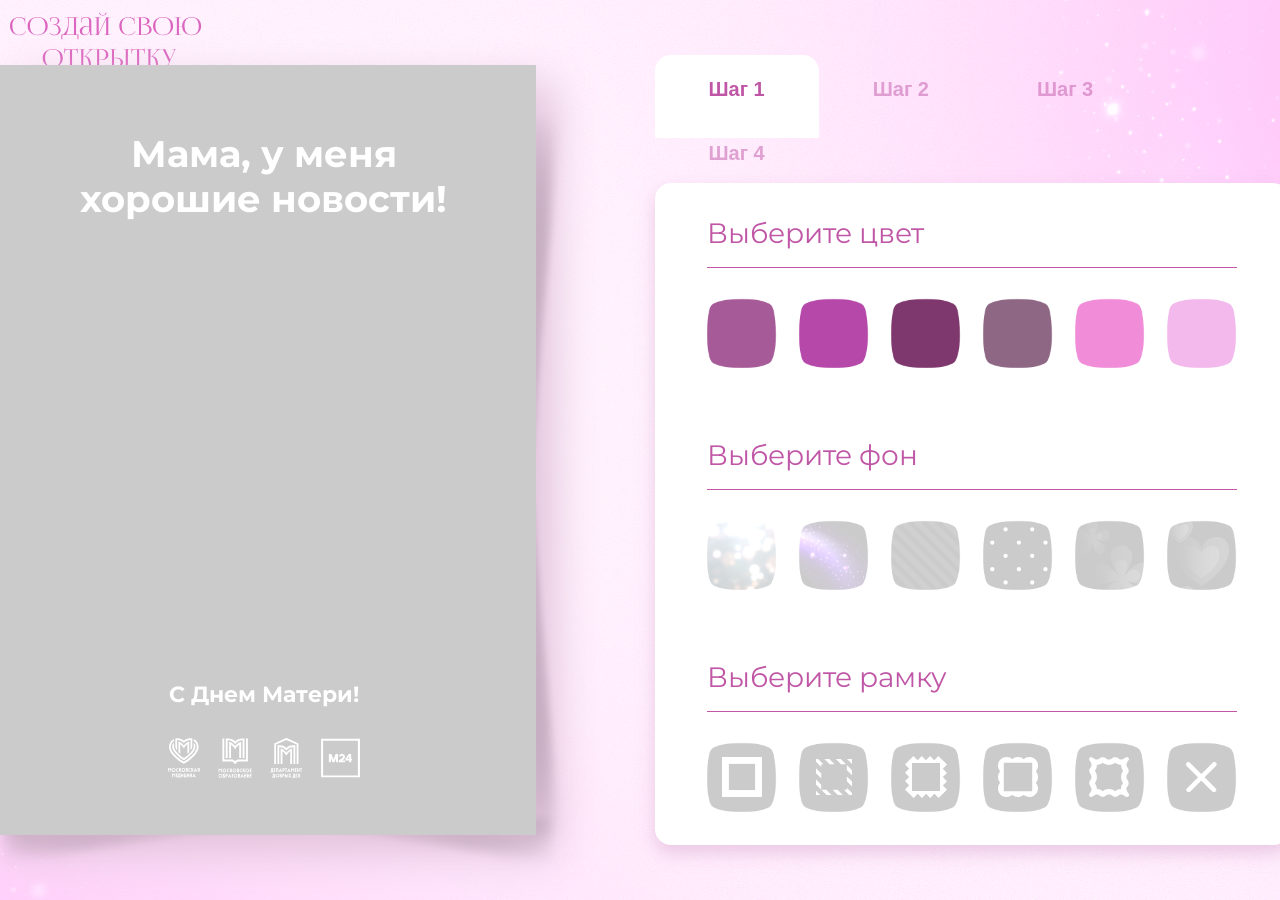
==== commit 45e7f230: "t" ====
--- a/postcard.html
+++ b/postcard.html
@@ -15,16 +15,12 @@
   <!-- Web App Manifest (опционально) -->
   <link rel="manifest" href="./site.webmanifest">
   <title>Создай свою открытку</title>
-  <link rel="preconnect" href="https://fonts.googleapis.com">
-  <link rel="preconnect" href="https://fonts.gstatic.com" crossorigin>
-  <link
-    href="https://fonts.googleapis.com/css2?family=Montserrat:wght@300;400;700&family=Cera+Round+Pro:wght@400;700&display=swap"
-    rel="stylesheet">
+
   <meta charset="UTF-8">
   <meta name="viewport" content="width=device-width, initial-scale=1.0">
-  <script type="module" crossorigin src="./assets/postcard-FzhQLOIR.js"></script>
-  <link rel="modulepreload" crossorigin href="./assets/CreatePostcard-DNBDohPJ.js">
-  <link rel="stylesheet" crossorigin href="./assets/CreatePostcard-CVJkZH7M.css">
+  <script type="module" crossorigin src="./assets/postcard-ClEuC1Lm.js"></script>
+  <link rel="modulepreload" crossorigin href="./assets/CreatePostcard-BvfwSM4Q.js">
+  <link rel="stylesheet" crossorigin href="./assets/CreatePostcard-ByPLT-1n.css">
 </head>
 
 <body>
--- a/assets/CreatePostcard-ByPLT-1n.css
+++ b/assets/CreatePostcard-ByPLT-1n.css
@@ -0,0 +1 @@
+@charset "UTF-8";html{overflow:hidden}body,*{-webkit-font-smoothing:antialiased;-moz-osx-font-smoothing:grayscale;font-display:swap}@font-face{font-family:Kudry;src:url(../fonts/kudry_weird-headline.woff2) format("woff2"),url(../fonts/kudry_weird-headline.woff) format("woff");font-weight:400;font-style:normal}@font-face{font-family:Lighthaus;src:url(../fonts/lighthaus.ttf) format("truetype"),url(../fonts/lighthaus.woff) format("woff"),url(../fonts/lighthaus.woff2) format("woff2");font-weight:400;font-style:normal}@font-face{font-family:Disruptors Script;src:url(../fonts/Disruptors_Script.otf) format("opentype"),url(../fonts/Disruptors_Script.woff) format("woff"),url(../fonts/Disruptors_Script.woff2) format("woff2");font-weight:400;font-style:normal}@font-face{font-family:Cera Round Pro;src:url(../fonts/CeraRoundProDEMO-Bold.otf) format("opentype"),url(../fonts/CeraRoundProDEMO-Bold.woff) format("woff"),url(../fonts/CeraRoundProDEMO-Bold.woff2) format("woff2");font-weight:700;font-style:normal}@font-face{font-family:Montserrat;src:url(../fonts/Montserrat/Montserrat-Light.ttf) format("truetype");font-weight:300;font-style:normal;font-display:swap}@font-face{font-family:Montserrat;src:url(../fonts/Montserrat/Montserrat-Regular.ttf) format("truetype");font-weight:400;font-style:normal;font-display:swap}@font-face{font-family:Montserrat;src:url(../fonts/Montserrat/Montserrat-Bold.ttf) format("truetype");font-weight:700;font-style:normal;font-display:swap}*{box-sizing:content-box;outline:none}body{background:#fdebf8;font-family:Montserrat,sans-serif;font-weight:400;margin:0;overflow:hidden}.container-wrap{background:url(../common/background2.png);background-repeat:no-repeat;width:100%;height:var(--app-height);background-size:cover;overflow:auto;background-position:right}.container{display:flex;align-items:center;justify-content:center;gap:119px;height:100%;overflow:hidden;min-height:fit-content}@media(max-width:768px){.container{padding-top:40px}}.container .badge{position:absolute;top:80px;left:120px}@media(max-width:1900px){.container .badge{top:10px;left:10px}}@media(max-width:768px){.container .badge img{width:94px}.container .badge{top:0;left:0;right:0;position:relative;margin-inline:auto}}.postacrd-wrap{position:relative}.postacrd-wrap:after{background:url(../common/shadow-right.png);background-repeat:no-repeat;content:" ";display:block;height:calc(100% + 82px);width:130px;mix-blend-mode:Multiply;position:absolute;z-index:1;background-size:contain;right:-77px;top:-13px}@media(max-width:768px){.postacrd-wrap:after{height:calc(100% + 30px);width:60px;top:-5px;right:-37px}}.postacrd-wrap:before{background:url(../common/shadow-bottom.png);background-repeat:no-repeat;content:" ";display:block;width:calc(100% + 109px);height:190px;mix-blend-mode:Multiply;position:absolute;z-index:1;background-size:contain;right:-68px;bottom:-104px}@media(max-width:768px){.postacrd-wrap:before{width:calc(100% + 45px);height:88px;right:-25px;bottom:-52px}}.postcard{box-shadow:18.9px 18.32px 41.67px #e1c2da;width:544px;height:770px;opacity:1;display:flex;flex-direction:column;text-align:center;z-index:2}.postcard .background{display:flex;flex-direction:column;width:100%;height:100%;position:absolute;background-size:contain}@media(max-width:768px){.postcard{width:282px;height:398px;margin-top:0}}.postcard .postcard-header{font-size:37px;text-align:center;margin:66px 20px 20px}@media(max-width:768px){.postcard .postcard-header{font-size:17.5px!important;line-height:100%!important;margin:28px}.postcard .postcard-header.Disruptors{font-size:36.5px!important;line-height:23px!important}}.postcard .postcard-phrase{font-weight:300;font-size:21.16px;line-height:100%;text-align:center;margin-inline:100px;margin-bottom:10px;line-height:26px}@media(max-width:768px){.postcard .postcard-phrase{margin-inline:30px;font-size:10px;line-height:12px}}.postcard .sub-text{margin-top:auto;font-weight:700;font-size:22px;line-height:100%;color:#fff;margin-bottom:32px;position:"relative";z-index:2}@media(max-width:768px){.postcard .sub-text{font-size:10px;margin-bottom:13px;line-height:100%}}.postcard .icons{margin-bottom:52px;height:auto}@media(max-width:768px){.postcard .icons{width:91px;margin-bottom:20px}}.tabs{z-index:2}@media(max-width:768px){.tabs{display:flex;justify-content:center}}.tabs .tab-btn{background:transparent;border:none;cursor:pointer;padding:23px 54px 37px;font-size:20px;font-weight:700;border-top-right-radius:16px;border-top-left-radius:16px;color:#bf56a680;margin-bottom:-19px;z-index:2}.tabs .tab-btn:hover{color:#bf56a6}.tabs .tab-btn.active{background:#fff;color:#bf56a6}@media(max-width:768px){.tabs .tab-btn{font-size:12px;padding:15px 24px 24px;margin-bottom:-9px;border-top-right-radius:10px;border-top-left-radius:10px}}.step-one-section{display:flex;gap:70px;flex-direction:column}.step-two-desktop{display:flex;gap:55px;flex-direction:column}h3{color:#bf56a6;font-size:28px;font-weight:400;border-bottom:1px solid #BF56A6;margin:0;padding-bottom:17px}@media(max-width:768px){h3{font-size:16px}}.step-one-block{display:flex;gap:45px;flex-direction:column}@media(max-width:768px){.step-one-block{gap:25px}}.step-three-block{display:flex;gap:45px;flex-direction:column}@media(max-width:768px){.step-three-block{gap:25px}}.step-three-desktop{display:flex;gap:70px;flex-direction:column}@media(max-width:768px){.step-three-desktop{gap:25px}}.palette{display:flex;gap:22px;justify-content:center}.palette .background4>div{background-size:160px!important;background-position:-4px -4px}.palette button{width:70px;height:70px;border-radius:16px;border:none;cursor:pointer;outline:none;transition:.14s;display:flex;align-items:center;justify-content:center;padding:0;background:none;position:relative}.palette button:after{content:" ";background-image:url(../common/select.png);width:83px;height:83px;position:absolute;background-size:contain}.palette button.active:after,.palette button:hover:after{content:" ";background-image:url(../common/select-active.png);width:115px;height:115px;position:absolute;left:-22px;top:-15px;background-size:contain}.palette button.select-white:after{content:" ";background-image:url(../common/select-white.png);width:69px;height:69px;position:absolute;background-position:center;background-repeat:no-repeat;background-size:contain}.palette button.select-white.active:after,.palette button.select-white:hover:after{content:" ";background-image:url(../common/select-white-active.png);width:115px;height:115px;position:absolute;left:-22px;top:-15px;background-size:contain}.step-two-block{display:flex;flex-direction:column;gap:30px}.bg-btn,.frame-btn{background:#f4eefb;border-radius:8px}.fonts{display:flex;gap:12px;margin-bottom:16px}.fonts button{padding:7px 14px;border-radius:7px;border:1.5px solid #ecc2ef;background:#f9f2fb;cursor:pointer;font-size:1rem}.fonts button.active{border-color:#b83e8f;background:#efd2fa}.elements{display:flex;flex-wrap:wrap;justify-content:center;gap:12px}@media(max-width:650px){.elements{gap:5px}}.elements button{border:none;padding:0;background:#fff;cursor:pointer;display:flex;align-items:center;justify-content:center;max-width:158px;position:relative}@media(max-width:650px){.elements button{width:60px}}.elements button img{width:100%;z-index:2}.elements button:before{content:"";position:absolute;inset:0;background:url(../common/shadow-element.png) no-repeat center center;background-size:cover;z-index:1;opacity:0;transition:opacity .3s ease;pointer-events:none;border-radius:inherit}.elements button:hover:before{opacity:1}.elements button.active:before{opacity:1}.element-image{margin-top:auto;margin-bottom:7px;z-index:100;max-height:322px;width:max-content;height:100%;width:100%;background-size:contain;background-position:center;padding-inline:20px;box-sizing:border-box;background-repeat:no-repeat}@media(max-width:768px){.element-image{max-height:158px}}.stub{padding:38px 0;text-align:center;color:#b1a;font-size:1.12rem}.radio{margin-right:15px}select{padding:5px 14px;border-radius:8px;border:1.5px solid #ecc4e9;background:#f9f2fb;min-width:210px;font-size:1rem;margin-bottom:10px}.tab-content-wrapper{position:relative;display:flex;flex-direction:column}.tab-content{box-shadow:0 7.93px 16.58px #d8a8cd87;padding:33px 52px;background:#fff;border-radius:16px}@media(max-width:768px){.tab-content{border-radius:8px 8px 0 0/8px 8px 0px 0px;padding:26px 52px;min-height:192px}}.carousel-nav__arrow{width:44px;height:44px;border:none;cursor:pointer;background:transparent;display:flex;align-items:center;justify-content:center;transition:.2s;padding:0;flex-shrink:0}.carousel-nav__arrow svg{transition:.2s}.carousel-nav__arrow--next{position:absolute;right:6px;top:calc(60% - 22px)}.carousel-nav__arrow--prev{position:absolute;left:8px;top:calc(60% - 22px)}.settings{display:flex;flex-direction:column-reverse;width:100%;max-width:774px}.step-one-desktop{gap:70px;display:flex;flex-direction:column}@media(max-width:650px){.container{flex-direction:column;gap:12px;height:auto;min-height:100vh}.postcard{width:257px;max-width:257px;height:auto;aspect-ratio:544/770;height:364px}.settings{width:100%;display:flex;margin-top:auto}.tab-content-wrapper{display:flex;flex-direction:column}.carousel-nav{display:flex}.step-section{gap:0;flex-direction:column}.step-one-desktop{display:none}.step-one-mobile{display:block}}@media(min-width:651px){.step-one-mobile,.carousel-nav{display:none}}@media(min-width:651px){.step-two-mobile,.step-four-mobile,.step-three-mobile{display:none}}@media(max-width:650px){.step-three-desktop{display:none}.step-three-mobile{display:block}}.step-four-block{display:flex;flex-direction:column;gap:60px}@media(max-width:650px){.step-four-block{gap:29px}}.CustomSvgShape{cursor:pointer}.CustomSvgShape:hover{opacity:.8}.CustomSvgShape-active{margin-top:-10px;margin-left:-10px;margin-right:-10px}.share{gap:8px;display:flex;align-items:center;justify-content:center;padding:11px 15px;background:#ffd9f880;transition:background-color .3s ease;color:#bf56a680;border-radius:114px}.share.share--active{background-color:#a65a98;box-shadow:0 7.89px 15.79px #99529173;color:#fff}.share.share--active:hover{background-color:#a65a98}.share.share--active path{stroke:#fff}.share{cursor:pointer}.share:hover{background:#ffd9f8cc}.share-list{display:flex;gap:17px;justify-content:center}.step-four-desktop{display:flex;gap:70px;flex-direction:column}@media(max-width:650px){.step-two-desktop,.step-four-desktop{display:none}.step-two-mobile,.step-four-mobile{display:block}.step-two-block{margin-bottom:0}.fonts{display:flex;flex-direction:column;gap:10px}.fonts button{width:100%;padding:10px}.palette--mobile{display:flex;flex-wrap:wrap;gap:16px;max-width:200px;margin-left:auto;margin-right:auto;justify-content:center}.palette--mobile button{width:54px;height:54px}.palette--mobile button:after{content:" ";background-image:url(../common/select-mobile.png);width:60px;height:60px;position:absolute;background-repeat:no-repeat}.palette--mobile button.active:after,.palette--mobile button:hover:after{content:" ";background-image:url(../common/select-mobile-active.png);width:90px;height:90px;position:absolute;left:-18px;top:-12px;background-position:center;background-size:cover}.palette--mobile button.select-white:after{content:" ";background-image:url(../common/select-white.png);width:51px;height:51px;position:absolute;background-position:center;background-repeat:no-repeat}.palette--mobile button.select-white.active:after,.palette--mobile button.select-white:hover:after{content:" ";background-image:url(../common/select-white-active.png);width:85px;height:85px;position:absolute;left:-16px;top:-10px}.palette--mobile .background4>div{background-size:125px!important;background-position:-5px -4px}}.palette-element-style img{width:auto;height:auto;max-width:80px;max-height:52px}@media(max-width:650px){.palette-element-style img{width:auto;height:auto;max-width:60px;max-height:39px}}.palette-icon-button{position:relative;transition:background-image .25s ease}.palette-icon-button{position:relative;background-size:contain;background-repeat:no-repeat;background-position:center;transition:background-image .25s ease}.palette-icon-button:hover,.palette-icon-button.active{background-image:url(./elements/preview-active.png);background-size:cover}.palette-icon-img{transition:opacity .25s ease;position:relative;z-index:1}.glow-button{font-family:Montserrat;font-weight:700;font-size:21.28px;line-height:100%;display:flex;align-items:center;justify-content:center;gap:14px;color:#fff;padding:32px 40px;border-radius:91.17px;border:none;outline:none;cursor:pointer;background:radial-gradient(61.54% 61.54% at 50% 50%,#e386cd,#aa5696);margin-left:auto;margin-right:auto;text-decoration:none}.glow-button.download-button{padding:28px 97px}@media(max-width:650px){.glow-button.download-button{padding:19px 43px;margin-bottom:20px}}.glow-button{box-shadow:0 6.03px 18.08px -12.06px #ffffff40 inset,0 -18.08px 24.11px #ffffff40 inset,0 0 9.04px #fff inset,0 27.13px 39.18px -12.06px #de24b136,0 6.03px 12.06px -6.03px #c066aa1f,0 1.51px 3.01px -6.03px #b560a114;transition:transform .3s ease,background .3s ease,box-shadow .4s ease}@media(max-width:768px){.glow-button{font-size:14px;padding:18px 19px}}.glow-button:hover{transform:translateY(-2px);background:radial-gradient(61.54% 61.54% at 50% 50%,#f19bd7,#c06faf);box-shadow:0 0 20px #e386cd99,0 0 35px #e386cd66,0 6px 15px #00000040,0 6.03px 18.08px -12.06px #ffffff40 inset,0 -18.08px 24.11px #ffffff40 inset,0 0 9.04px #fff inset,0 27.13px 39.18px -12.06px #de24b136,0 6.03px 12.06px -6.03px #c066aa1f,0 1.51px 3.01px -6.03px #b560a114}.glow-button:active{transform:translateY(0);box-shadow:0 0 15px #e386cd80,0 0 25px #e386cd4d,0 4px 10px #00000040,0 6.03px 18.08px -12.06px #ffffff40 inset,0 -18.08px 24.11px #ffffff40 inset,0 0 9.04px #fff inset,0 27.13px 39.18px -12.06px #de24b136,0 6.03px 12.06px -6.03px #c066aa1f,0 1.51px 3.01px -6.03px #b560a114}.radio-group{display:flex;gap:30px;align-items:center;flex-wrap:wrap;justify-content:center}@media(max-width:650px){.radio-group.fonts-group{gap:13px}}.radio-group.fonts-group .radio-button{min-width:105px;flex:1}@media(max-width:650px){.radio-group.fonts-group .radio-button{min-width:70px}}@media(max-width:650px){.radio-group.formats{gap:13px}}.radio-group.formats .radio-button{min-width:105px;flex:1}@media(max-width:650px){.radio-group.formats .radio-button{min-width:30px}}.radio-group .radio-button{height:40px;display:flex;justify-content:center;align-items:center;cursor:pointer;position:relative;padding:0 16px;border-radius:16px;background-color:#ffd9f880;transition:all .3s ease;width:100%;max-width:212px}.radio-group .radio-button .radio-input{position:absolute;opacity:0;cursor:pointer;width:0;height:0}.radio-group .radio-button .radio-label{color:#bf56a6;font-weight:500;font-size:14px;-webkit-user-select:none;user-select:none;transition:color .3s ease;font-family:Montserrat;font-weight:700;font-size:20px;line-height:1.2;text-align:center}.radio-group .radio-button:hover{background-color:#ffd9f8cc}.radio-group .radio-button.active{background-color:#a65a98;box-shadow:0 7.89px 15.79px #99529173}.radio-group .radio-button.active .radio-label{color:#fff}.message-slider{position:relative;width:auto;height:40px;border-radius:16px;background:#ffd9f880;display:flex;align-items:center;justify-content:flex-start;font-size:15px;font-weight:700;color:#bf56a6;padding-left:32px;padding-right:18px}.message-slider .arrow-button{position:absolute;background:none;border:none;cursor:pointer;padding:0;display:flex;align-items:center}.message-slider .arrow-button:focus{outline:none}.message-slider .arrow-left{left:12px}.message-slider .arrow-left svg{transform:scaleX(-1)}.message-slider .arrow-right{right:12px}.message-slider .message-select{-webkit-appearance:none;-moz-appearance:none;appearance:none;width:100%;font-weight:700;font-size:15px;color:#bf56a6;background:transparent;border:none;cursor:pointer;padding-right:24px;margin-bottom:0;padding-left:0}.message-slider .message-select::-ms-expand{display:none}.message-slider .messages-container-select{flex:1;display:flex;align-items:center;justify-content:space-between;cursor:pointer;-webkit-user-select:none;user-select:none;padding:0 12px;border-radius:16px;background:transparent;height:40px;box-sizing:border-box}.message-slider .messages-container-select .selected-message{white-space:nowrap;overflow:hidden;text-overflow:ellipsis;flex-grow:1;color:#bf56a6}.message-slider .messages-container-select svg{margin-left:8px;transition:transform .3s ease}.message-slider .message-options{position:absolute;top:48px;left:0;right:0;max-height:250px;overflow-y:auto;border-radius:12px;background:#ffd9f8f2;box-shadow:0 4px 12px #0000001a;z-index:10}.message-slider .message-options .message-option{padding:8px 12px;cursor:pointer;white-space:nowrap}.message-slider .message-options .message-option:hover,.message-slider .message-options .message-option.active{background-color:#bf56a6;color:#fff}@media(max-width:700px){.message-slider{padding-left:0;padding-right:0}.message-slider select{padding-left:10px!important;padding-right:10px!important}.message-slider select option{width:100%}.message-slider .arrow-button{display:flex;display:none}.message-slider .message-options{left:16px;right:16px;max-height:150px}}@media(max-width:650px){.message-slider-wrap{margin-top:32px}}
